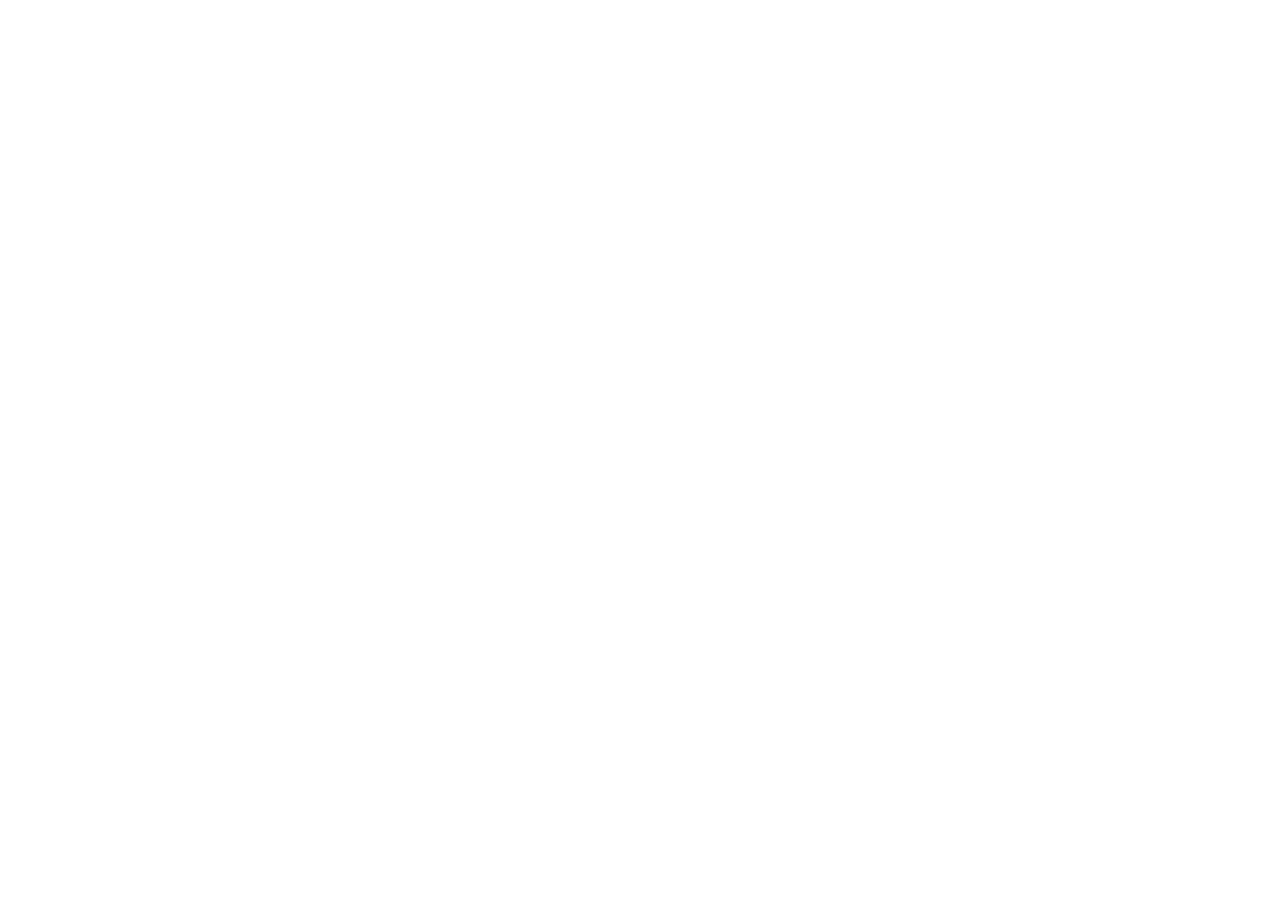
==== index.html @ a54f8acb "rename" ====
<!DOCTYPE html>
<html>
    <head>
        <title>Halye!</title>
        <meta name="viewport" content="width=device-width, initial-scale=1.0">
        <link rel="stylesheet" href="main.css">
    </head>

    <body>

    </body>

</html>
---- main.css ----
* {
    box-sizing: border-box;
}

img {
    max-width: 100%
}
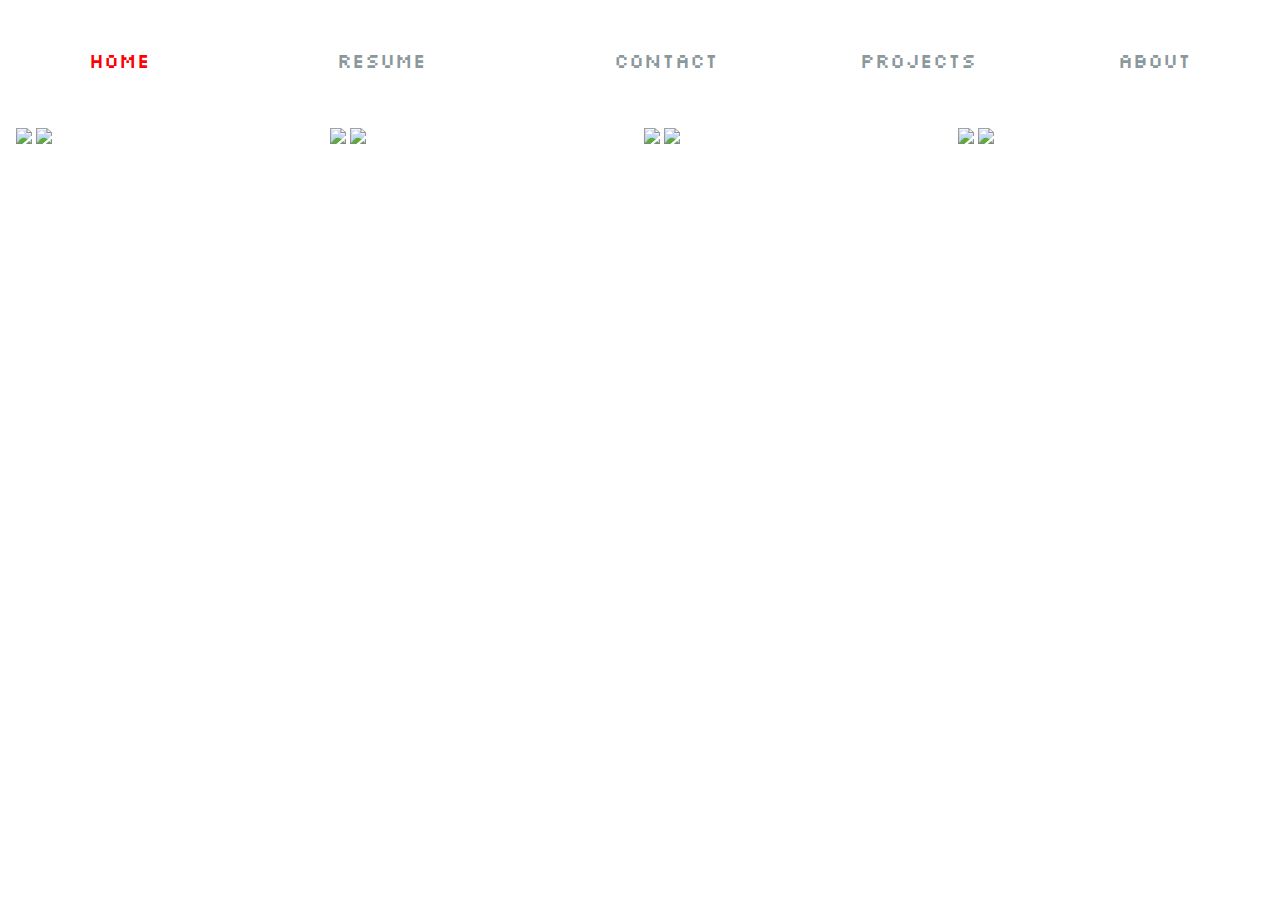
==== commit 94387289: "add" ====
--- a/index.html
+++ b/index.html
@@ -1,13 +1,51 @@
 <!DOCTYPE html>
 <html>
     <head>
-        <title>Halye!</title>
+        <title>Homepage
+        </title>
         <meta name="viewport" content="width=device-width, initial-scale=1.0">
         <link rel="stylesheet" href="main.css">
+
+        <div class="topnav" id="myTopnav">
+            <a href="#home" class="active">Home</a>
+            <a href="#news">Resume</a>
+            <a href="#contact">Contact</a>
+            <div class="dropdown">
+              <button class="dropbtn">Projects
+                <i class="fa fa-caret-down"></i>
+              </button>
+              <div class="dropdown-content">
+                <a href="#">Personal</a>
+                <a href="#">Professional</a>
+                <a href="#">W.I.P.</a>
+              </div>
+            </div>
+            <a href="#about">About</a>
+            <a href="javascript:void(0);" class="icon" onclick="myFunction()">&#9776;</a>
+          </div>
     </head>
 
     <body>
 
+        <div class="row">
+            <div class="column">
+              <img src="king.png">
+              <img src="king.png">
+            </div>
+            <div class="column">
+                <img src="koi.png">
+                <img src="koi.png">
+            </div>
+            <div class="column">
+                <img src="loach.png">
+                <img src="loach.png">
+            </div>
+            <div class="column">
+                <img src="neon.png">
+                <img src="neon.png">
+            </div>
+          </div>
+
     </body>
 
 </html>--- a/main.css
+++ b/main.css
@@ -1,7 +1,191 @@
+@import url('https://fonts.googleapis.com/css2?family=Silkscreen:wght@400;700&display=swap');
+
 * {
     box-sizing: border-box;
+}
+
+body {
+    background-color: white(255, 255, 255);
 }
 
 img {
     max-width: 100%
 }
+
+.row {
+    display: flex;
+    flex-wrap: wrap;
+    padding: 0 4px;
+  }
+  
+  /* Create four equal columns that sits next to each other */
+  .column {
+    flex: 25%;
+    max-width: 25%;
+    padding: 0 4px;
+  }
+  
+  .column img {
+    margin-top: 8px;
+    vertical-align: middle;
+    width: 100%;
+  }
+  
+  /* Responsive layout - makes a two column-layout instead of four columns */
+  @media screen and (max-width: 800px) {
+    .column {
+      flex: 50%;
+      max-width: 50%;
+    }
+  }
+  
+  /* Responsive layout - makes the two columns stack on top of each other instead of next to each other */
+  @media screen and (max-width: 600px) {
+    .column {
+      flex: 100%;
+      max-width: 100%;
+    }
+  }
+
+  /* Add a black background color to the top navigation */
+  .topnav {
+    display: flex;
+    justify-content: space-between;
+    align-items: center;
+    padding: 0 10px;
+    height: 100px;
+    overflow: hidden;
+    border-radius: 5px;
+    width: calc(100% - 20px);
+    margin: 10px; 
+    box-sizing: border-box;
+    left: 8px;
+    right: 8px;
+}
+  
+  /* Style the links inside the navigation bar */
+  .topnav a {
+    float: left;
+    display: block;
+    color: #8b989c;
+    text-align: center;
+    padding:5%;
+    text-decoration: none;
+    font-family: 'Silkscreen', monospace;
+    font-size: 20px;
+  }
+  
+  /* Add an active class to highlight the current page */
+  .active {
+    color: rgb(255, 0, 0) !important;
+    border-radius: 50px;
+  }
+  
+  /* Hide the link that should open and close the topnav on small screens */
+  .topnav .icon {
+    display: none;
+
+  }
+  
+  /* Dropdown container - needed to position the dropdown content */
+  .dropdown {
+    float: left;
+    overflow: hidden;
+    transition: background-color 0.3s ease, color 0.3s ease;
+
+  }
+  
+  /* Style the dropdown button to fit inside the topnav */
+  .dropdown .dropbtn {
+    font-size: 20px;
+    font-family: 'Silkscreen', monospace;
+    border: none;
+    outline: none;
+    color: #8b989c;
+    padding: 14px 16px;
+    background-color: inherit;
+    margin: 0;
+    align-content: center;
+
+  }
+  
+  /* Style the dropdown content (hidden by default) */
+  .dropdown-content {
+    display: none;
+    position: absolute;
+    background-color: #dedede9d;
+    min-width: 160px;
+    box-shadow: 0px 8px 16px 0px rgba(77, 255, 243, 0.2);
+    z-index: 1;
+    transition: background-color 0.3s ease, color 0.3s ease;
+    border-radius: 20px;
+
+
+  }
+  
+  /* Style the links inside the dropdown */
+  .dropdown-content a {
+    float: none;
+    color: #525a5d;
+    padding: 12px 16px;
+    text-decoration: none;
+    display: block;
+    text-align: left;
+  }
+  
+  /* Add a dark background on topnav links and the dropdown button on hover */
+  .topnav a:hover, .dropdown:hover .dropbtn {
+    /* background-color: #c1e4a57d; */
+    color: rgb(255, 0, 0);
+    transition: background-color 0.3s ease, color 0.3s ease;
+    border-radius: 50px;
+
+  }
+  
+  /* Add a grey background to dropdown links on hover */
+  .dropdown-content a:hover {
+    /* background-color: #ddd; */
+    color: rgb(238, 182, 0);
+    transition: background-color 0.3s ease, color 0.3s ease;
+
+  }
+  
+  /* Show the dropdown menu when the user moves the mouse over the dropdown button */
+  .dropdown:hover .dropdown-content {
+    display: block;
+    transition: background-color 0.3s ease, color 0.3s ease;
+
+  }
+  
+  /* When the screen is less than 600 pixels wide, hide all links, except for the first one ("Home"). Show the link that contains should open and close the topnav (.icon) */
+  @media screen and (max-width: 600px) {
+    .topnav a:not(:first-child), .dropdown .dropbtn {
+      display: none;
+    }
+    .topnav a.icon {
+      float: right;
+      display: block;
+    }
+  }
+  
+  /* The "responsive" class is added to the topnav with JavaScript when the user clicks on the icon. This class makes the topnav look good on small screens (display the links vertically instead of horizontally) */
+  @media screen and (max-width: 600px) {
+    .topnav.responsive {position: relative;}
+    .topnav.responsive a.icon {
+      position: absolute;
+      right: 0;
+      top: 0;
+    }
+    .topnav.responsive a {
+      float: none;
+      display: block;
+      text-align: left;
+    }
+    .topnav.responsive .dropdown {float: none;}
+    .topnav.responsive .dropdown-content {position: relative;}
+    .topnav.responsive .dropdown .dropbtn {
+      display: block;
+      width: 100%;
+      text-align: left;
+    }
+  }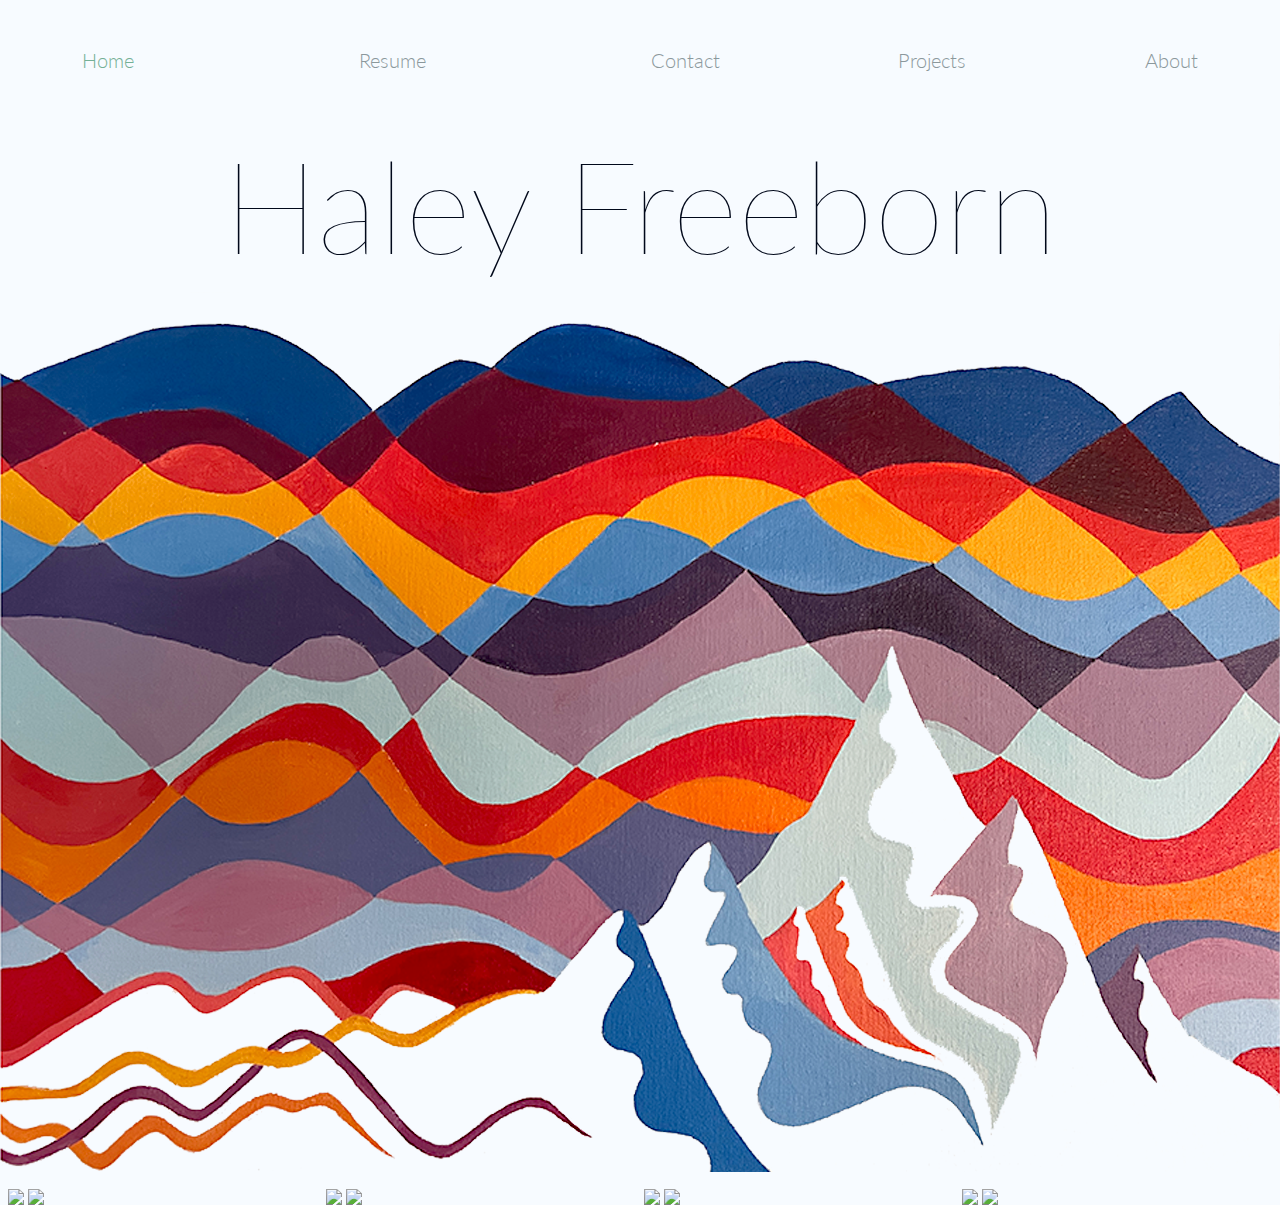
==== commit 0b158d61: "create!" ====
--- a/index.html
+++ b/index.html
@@ -5,13 +5,15 @@
         </title>
         <meta name="viewport" content="width=device-width, initial-scale=1.0">
         <link rel="stylesheet" href="main.css">
+        <link rel="fav icon" type="image/x-icon" href="flower2.png">
 
-        <div class="topnav" id="myTopnav">
-            <a href="#home" class="active">Home</a>
-            <a href="#news">Resume</a>
-            <a href="#contact">Contact</a>
+
+        <div class="topnav lato-light" id="myTopnav">
+            <a href="index.html" class="active">Home</a>
+            <a href="resume.html">Resume</a>
+            <a href="contact.html">Contact</a>
             <div class="dropdown">
-              <button class="dropbtn">Projects
+              <button class="dropbtn lato-light">Projects
                 <i class="fa fa-caret-down"></i>
               </button>
               <div class="dropdown-content">
@@ -20,9 +22,37 @@
                 <a href="#">W.I.P.</a>
               </div>
             </div>
+            <a href="about.html">About</a>
+            <a href="javascript:void(0);" class="icon" onclick="myFunction()">&#9776;</a>
+          <!-- </div>
+          <div id="container"> -->
+        </div>
+
+        <!-- <div id="dropdownMenu" class="dropdown-menu">
+            <a href="index.html" class="active">Home</a>
+            <a href="resume.html">Resume</a>
+            <a href="contact.html">Contact</a>
             <a href="#about">About</a>
-            <a href="javascript:void(0);" class="icon" onclick="myFunction()">&#9776;</a>
-          </div>
+            <div class="dropdown">
+                <button class="dropbtn lato-light">Projects</button>
+                <div class="dropdown-content">
+                    <a href="#">Personal</a>
+                    <a href="#">Professional</a>
+                    <a href="#">W.I.P.</a>
+                </div>
+            </div>
+        </div> -->
+
+        <!-- <script src="meow.js"></script> -->
+
+
+
+<div class="img-with-text">
+    <img src="mountains.png" alt="Super cool painting">
+    <h1 class="lato-thin">Haley Freeborn</h1>
+</div>
+
+
     </head>
 
     <body>
--- a/main.css
+++ b/main.css
@@ -1,11 +1,85 @@
 @import url('https://fonts.googleapis.com/css2?family=Silkscreen:wght@400;700&display=swap');
+
+@import url("https://fonts.googleapis.com/css2?family=Archivo+Black&family=Ballet:opsz@16..72&family=Josefin+Sans:ital,wght@0,100..700;1,100..700&family=Karla:ital,wght@0,200..800;1,200..800&family=Lato:ital,wght@0,100;0,300;0,400;0,700;0,900;1,100;1,300;1,400;1,700;1,900&family=Silkscreen:wght@400;700&display=swap");
+
+
+.lato-thin {
+    font-family: "Lato", serif;
+    font-weight: 100;
+    font-style: normal;
+  }
+  
+  .lato-light {
+    font-family: "Lato", serif;
+    font-weight: 300;
+    font-style: normal;
+  }
+  
+  .lato-regular {
+    font-family: "Lato", serif;
+    font-weight: 400;
+    font-style: normal;
+  }
+  
+  .lato-bold {
+    font-family: "Lato", serif;
+    font-weight: 700;
+    font-style: normal;
+  }
+  
+  .lato-black {
+    font-family: "Lato", serif;
+    font-weight: 900;
+    font-style: normal;
+  }
+  
+  .lato-thin-italic {
+    font-family: "Lato", serif;
+    font-weight: 100;
+    font-style: italic;
+  }
+  
+  .lato-light-italic {
+    font-family: "Lato", serif;
+    font-weight: 300;
+    font-style: italic;
+  }
+  
+  .lato-regular-italic {
+    font-family: "Lato", serif;
+    font-weight: 400;
+    font-style: italic;
+  }
+  
+  .lato-bold-italic {
+    font-family: "Lato", serif;
+    font-weight: 700;
+    font-style: italic;
+  }
+  
+  .lato-black-italic {
+    font-family: "Lato", serif;
+    font-weight: 900;
+    font-style: italic;
+  }
 
 * {
     box-sizing: border-box;
 }
 
+h1{
+    font-size: 70px;
+    position: relative;
+}
+
+p{
+    font-family: karla;
+}
+
 body {
-    background-color: white(255, 255, 255);
+    background-color: rgba(214, 235, 255, 0.2);
+    margin: 0;
+    padding: 0;
 }
 
 img {
@@ -71,13 +145,13 @@
     text-align: center;
     padding:5%;
     text-decoration: none;
-    font-family: 'Silkscreen', monospace;
+    font-family: 'Lato', monospace;
     font-size: 20px;
   }
   
   /* Add an active class to highlight the current page */
   .active {
-    color: rgb(255, 0, 0) !important;
+    color: #74b096 !important;
     border-radius: 50px;
   }
   
@@ -98,7 +172,7 @@
   /* Style the dropdown button to fit inside the topnav */
   .dropdown .dropbtn {
     font-size: 20px;
-    font-family: 'Silkscreen', monospace;
+    /* font-family: 'Silkscreen', monospace; */
     border: none;
     outline: none;
     color: #8b989c;
@@ -119,8 +193,6 @@
     z-index: 1;
     transition: background-color 0.3s ease, color 0.3s ease;
     border-radius: 20px;
-
-
   }
   
   /* Style the links inside the dropdown */
@@ -136,7 +208,7 @@
   /* Add a dark background on topnav links and the dropdown button on hover */
   .topnav a:hover, .dropdown:hover .dropbtn {
     /* background-color: #c1e4a57d; */
-    color: rgb(255, 0, 0);
+    color: #9de0ce;
     transition: background-color 0.3s ease, color 0.3s ease;
     border-radius: 50px;
 
@@ -188,4 +260,72 @@
       width: 100%;
       text-align: left;
     }
-  }+  }
+
+  img.center{
+    position:absolute;
+    z-index:-1;
+  }
+
+  #container {
+    background-image:url(mountains.png);
+    background-position:center;
+    position: relative;
+    width:700px;
+    height:400px;
+    z-index: -1;
+}
+
+.img-with-text {
+    position: relative;
+    text-align: center;
+    width: 100%;
+    margin-top: 13%;
+    height: auto;
+}
+
+.img-with-text img {
+    width: 100%;
+    display: block;
+    height: auto;
+}
+
+.img-with-text h1 {
+    position: absolute;
+    top: -8%;
+    left: 50%;
+    transform: translate(-50%, -50%);
+    color: rgb(0, 8, 26); 
+    /* background-color: rgba(0, 0, 0, 0.5);  */
+    /* padding: 10px;  */
+    font-size: 10vw;
+    white-space: nowrap;
+    text-align: center;
+    margin: 0;
+    box-sizing: border-box;
+}
+
+.container {
+    display: grid;
+    align-items: center; 
+    grid-template-columns: 1fr 1fr;
+    column-gap: 8vw;
+    margin: 10%;
+    margin-top: 10px;
+   }
+   
+    */
+   h1.text {
+     font-size: 10vw;
+     /* text-align: center; */
+   }
+
+
+.haleypic img{
+     max-width: 30vw;
+     max-height:auto;
+     border-radius: 20px;
+
+   }
+
+   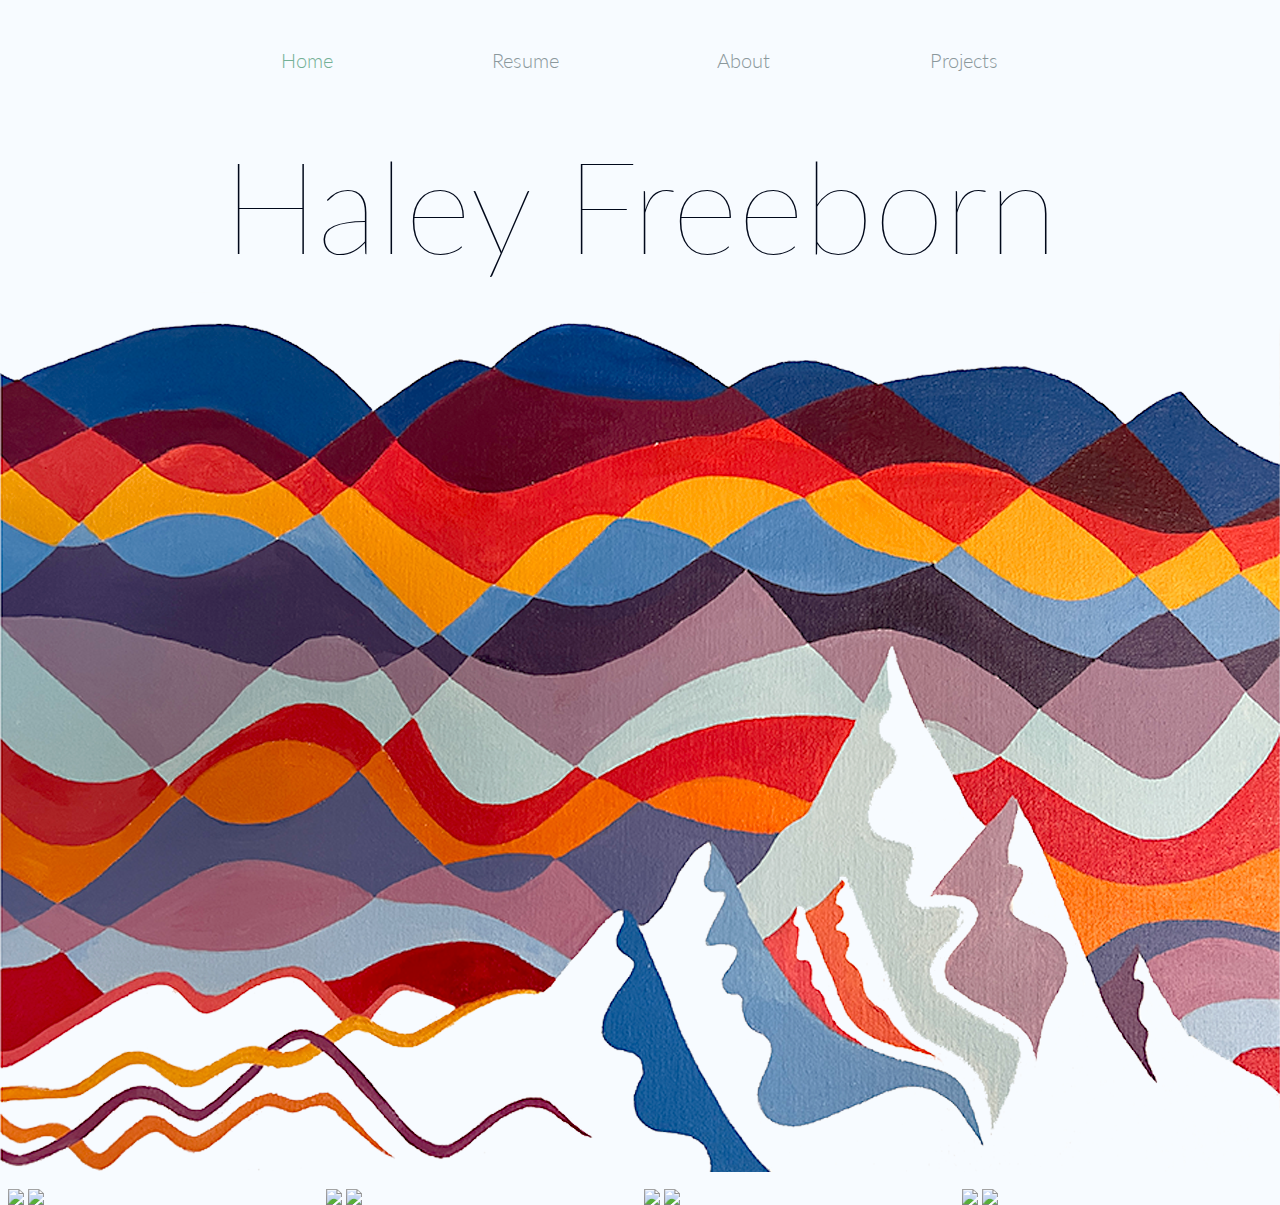
==== commit f065eabf: "new things!" ====
--- a/index.html
+++ b/index.html
@@ -11,7 +11,8 @@
         <div class="topnav lato-light" id="myTopnav">
             <a href="index.html" class="active">Home</a>
             <a href="resume.html">Resume</a>
-            <a href="contact.html">Contact</a>
+            <a href="about.html">About</a>
+            <!-- <a href="contact.html">Contact</a> -->
             <div class="dropdown">
               <button class="dropbtn lato-light">Projects
                 <i class="fa fa-caret-down"></i>
@@ -22,7 +23,6 @@
                 <a href="#">W.I.P.</a>
               </div>
             </div>
-            <a href="about.html">About</a>
             <a href="javascript:void(0);" class="icon" onclick="myFunction()">&#9776;</a>
           <!-- </div>
           <div id="container"> -->
--- a/main.css
+++ b/main.css
@@ -126,7 +126,7 @@
     display: flex;
     justify-content: space-between;
     align-items: center;
-    padding: 0 10px;
+    padding: 0 20vw;
     height: 100px;
     overflow: hidden;
     border-radius: 5px;
@@ -143,7 +143,7 @@
     display: block;
     color: #8b989c;
     text-align: center;
-    padding:5%;
+    padding:2%;
     text-decoration: none;
     font-family: 'Lato', monospace;
     font-size: 20px;
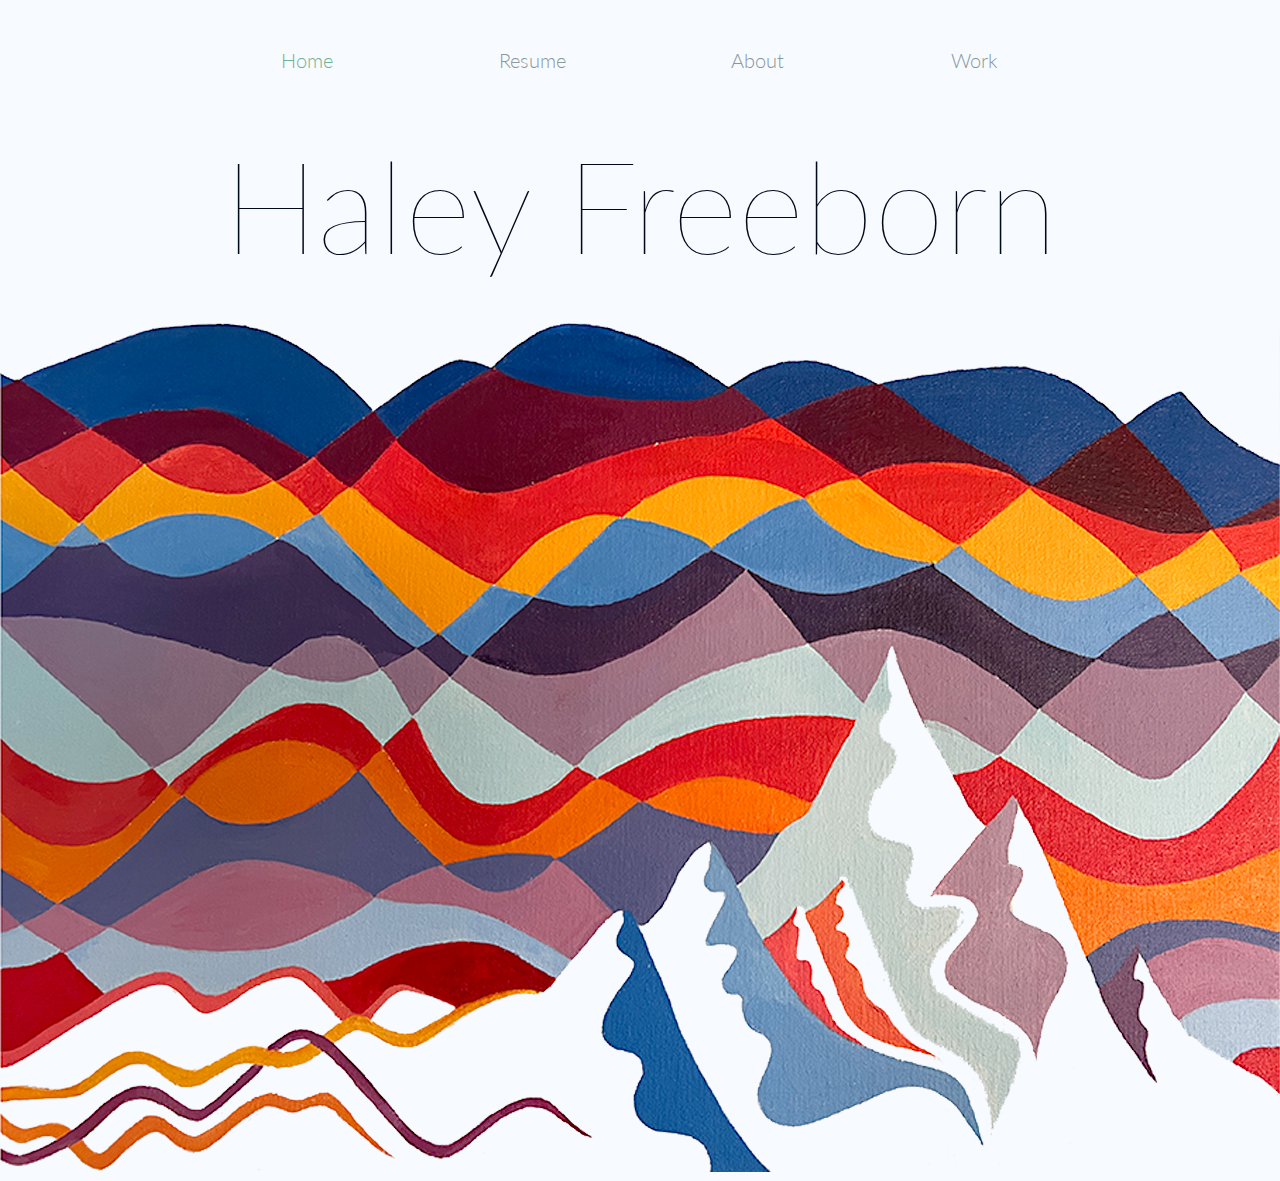
==== commit 869062e3: "fix!" ====
--- a/index.html
+++ b/index.html
@@ -14,14 +14,14 @@
             <a href="about.html">About</a>
             <!-- <a href="contact.html">Contact</a> -->
             <div class="dropdown">
-              <button class="dropbtn lato-light">Projects
+              <button class="dropbtn lato-light">Work
                 <i class="fa fa-caret-down"></i>
               </button>
               <div class="dropdown-content">
-                <a href="#">Personal</a>
-                <a href="#">Professional</a>
-                <a href="#">W.I.P.</a>
-              </div>
+                <a href="maps.html">Maps</a>
+                <a href="writing.html">Writing</a>
+                <a href="other.html">Drawings</a>
+            </div>
             </div>
             <a href="javascript:void(0);" class="icon" onclick="myFunction()">&#9776;</a>
           <!-- </div>
@@ -57,7 +57,7 @@
 
     <body>
 
-        <div class="row">
+        <!-- <div class="row">
             <div class="column">
               <img src="king.png">
               <img src="king.png">
@@ -74,7 +74,7 @@
                 <img src="neon.png">
                 <img src="neon.png">
             </div>
-          </div>
+          </div> -->
 
     </body>
 
--- a/main.css
+++ b/main.css
@@ -313,6 +313,15 @@
     margin: 10%;
     margin-top: 10px;
    }
+
+   .threecontainer {
+    display: grid;
+    align-items: center; 
+    grid-template-columns: 1fr 1fr 1fr;
+    column-gap: 8vw;
+    margin: 10%;
+    margin-top: 10px;
+   }
    
     */
    h1.text {
@@ -325,7 +334,14 @@
      max-width: 30vw;
      max-height:auto;
      border-radius: 20px;
-
+     margin-top: 20%;
+   }
+
+   hr {
+    width: 70%;
+    border: 0;
+    border-top: 1px solid #74b0968b;
+    margin: 20px auto;
    }
 
    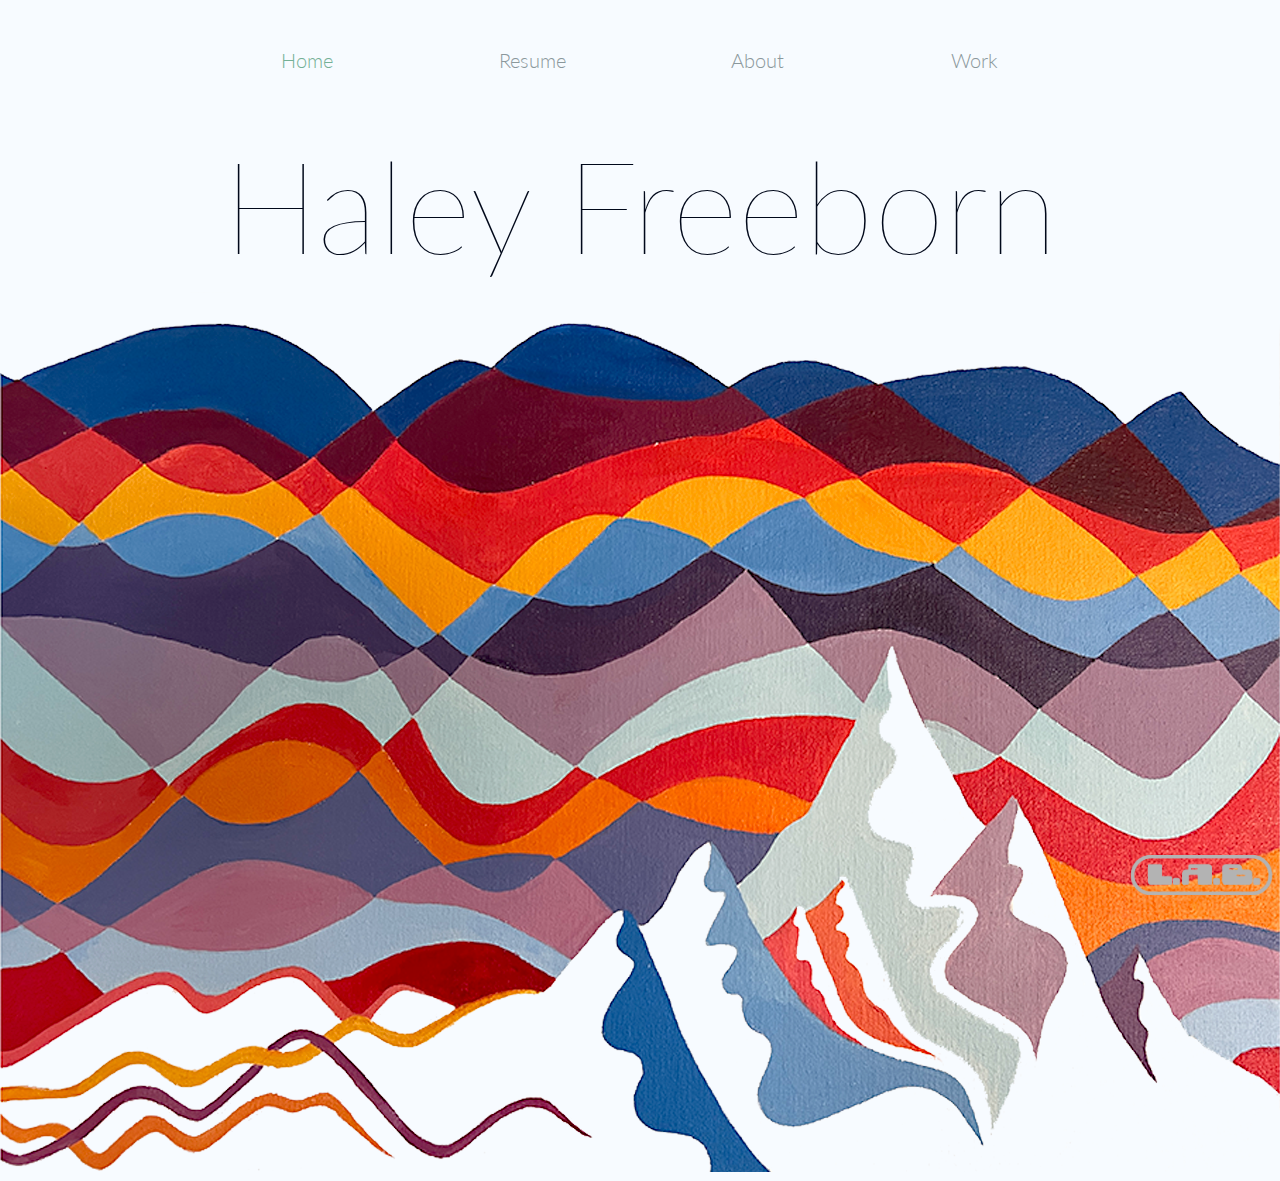
==== commit 2eb8502d: "GOOOO" ====
--- a/index.html
+++ b/index.html
@@ -75,7 +75,8 @@
                 <img src="neon.png">
             </div>
           </div> -->
-
+          <img src="lab.png" style="position:fixed; height:40px; right:6px; bottom:5px;" >
+          <a href="https://rayafreeborn.com/" target="_blank"><img src="lab.png" style="position:fixed; height:40px; right:6px; bottom:5px;" ></a>
     </body>
 
 </html>--- a/main.css
+++ b/main.css
@@ -310,8 +310,8 @@
     align-items: center; 
     grid-template-columns: 1fr 1fr;
     column-gap: 8vw;
-    margin: 10%;
-    margin-top: 10px;
+    margin: 15%;
+    margin-top: 0;
    }
 
    .threecontainer {
@@ -334,7 +334,6 @@
      max-width: 30vw;
      max-height:auto;
      border-radius: 20px;
-     margin-top: 20%;
    }
 
    hr {
@@ -343,5 +342,3 @@
     border-top: 1px solid #74b0968b;
     margin: 20px auto;
    }
-
-   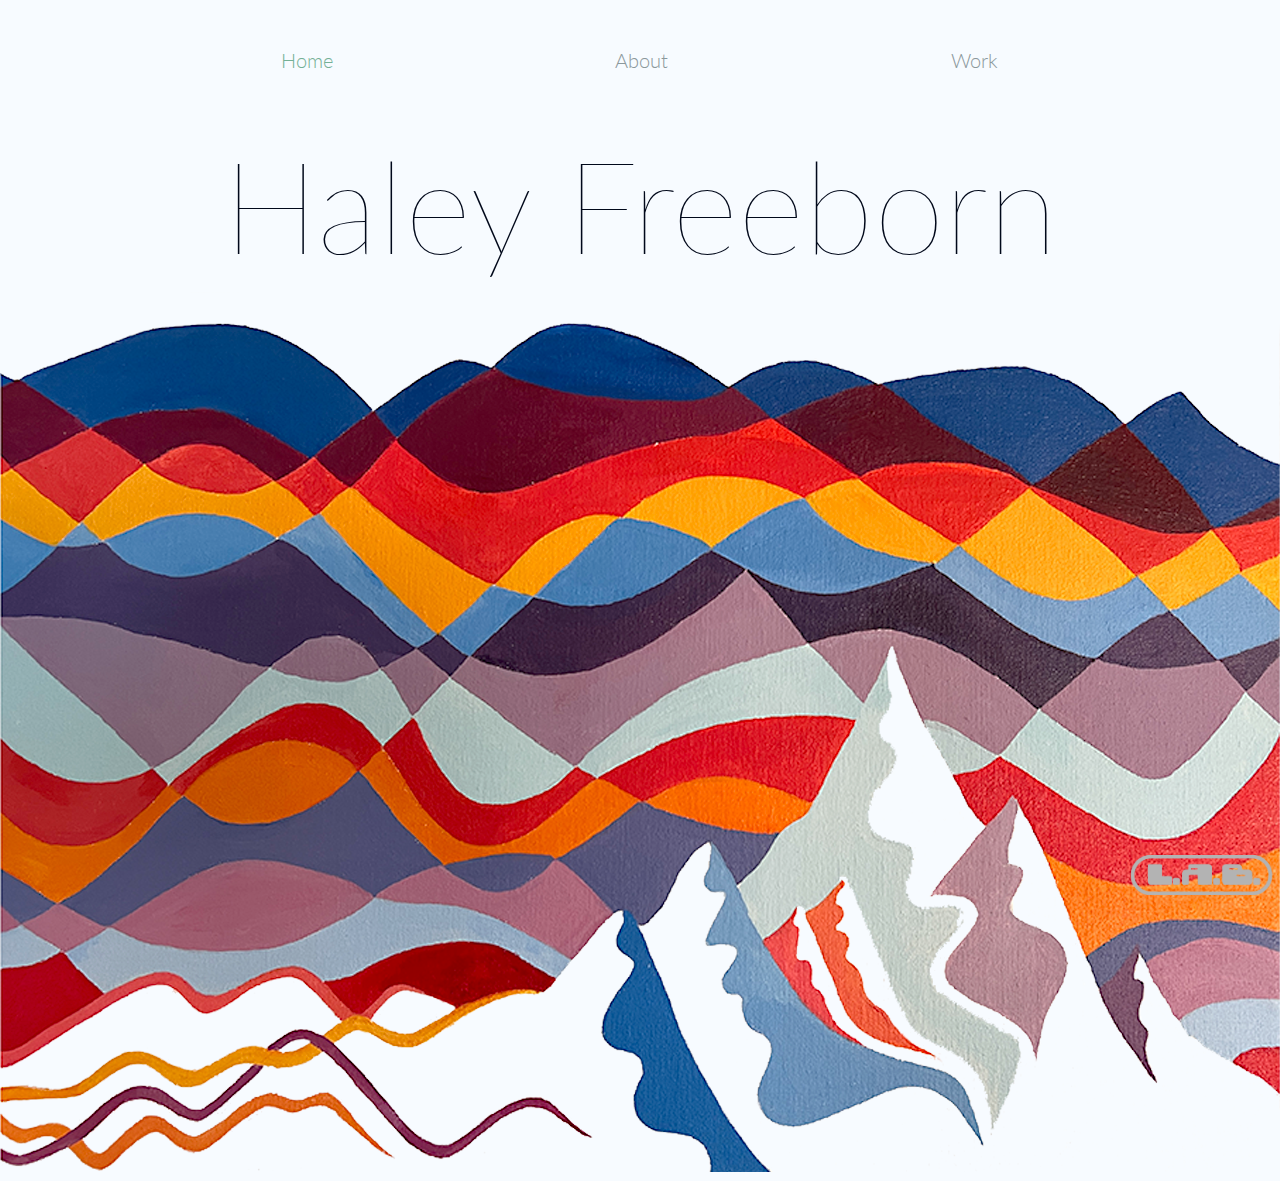
==== commit 2e3a4408: "remove resume tab" ====
--- a/index.html
+++ b/index.html
@@ -1,7 +1,7 @@
 <!DOCTYPE html>
 <html>
     <head>
-        <title>Homepage
+        <title>Haley Freeborn
         </title>
         <meta name="viewport" content="width=device-width, initial-scale=1.0">
         <link rel="stylesheet" href="main.css">
@@ -10,7 +10,7 @@
 
         <div class="topnav lato-light" id="myTopnav">
             <a href="index.html" class="active">Home</a>
-            <a href="resume.html">Resume</a>
+            <!-- <a href="resume.html">Resume</a> -->
             <a href="about.html">About</a>
             <!-- <a href="contact.html">Contact</a> -->
             <div class="dropdown">
